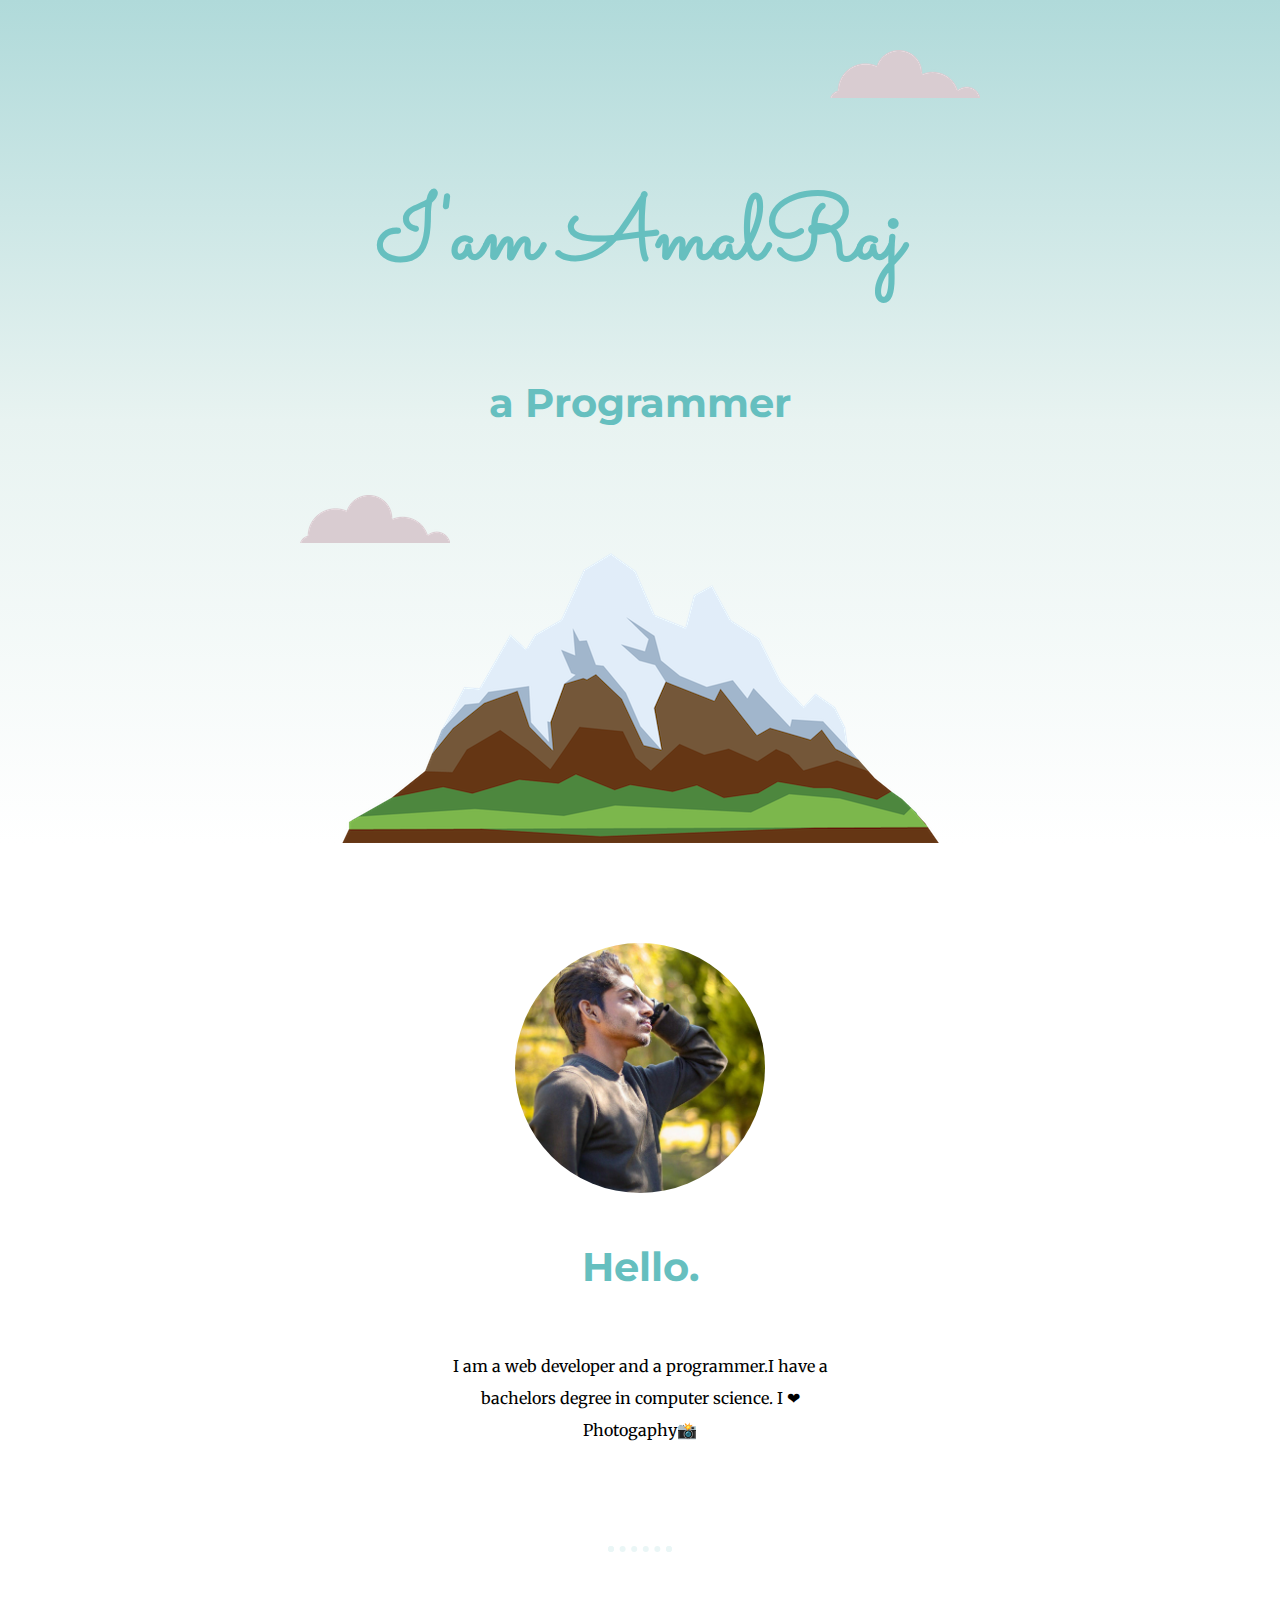
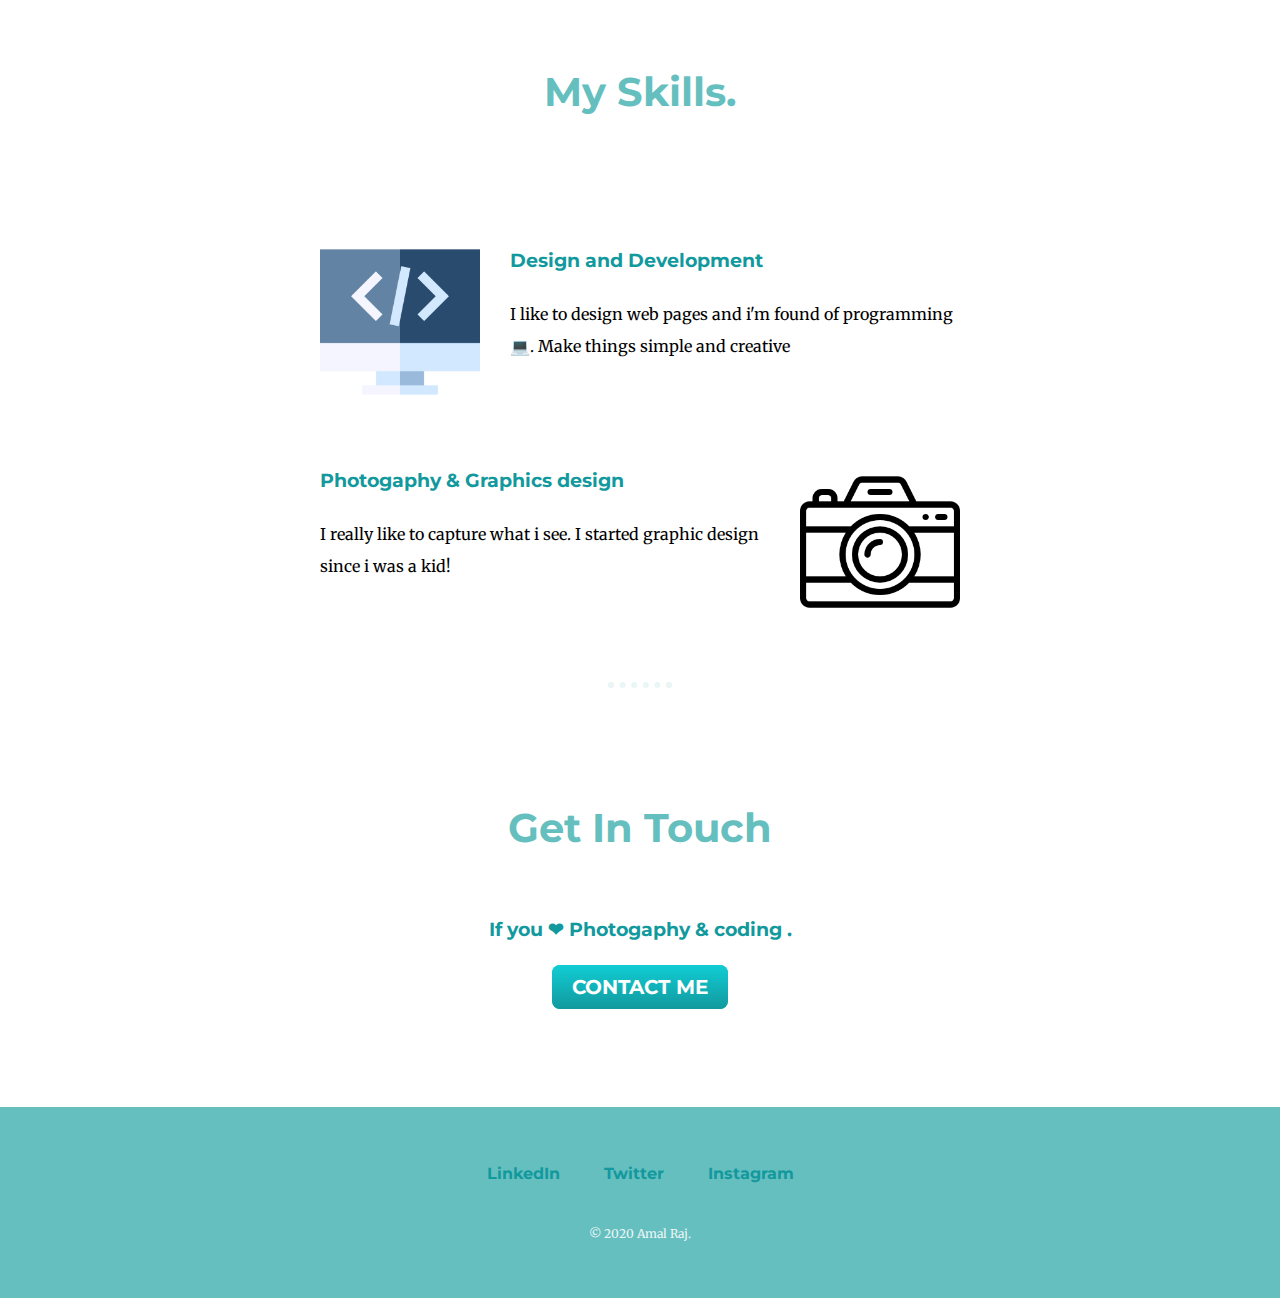
==== index.html @ c3899d17 "Add files via upload" ====
<html lang="en">
  <head>
    <meta charset="UTF-8" />
    <meta name="viewport" content="width=device-width, initial-scale=1.0" />
    <title>Amal Raj</title>
    <link rel="stylesheet" href="css/style.css" />
    <link
      href="https://fonts.googleapis.com/css2?family=Merriweather:wght@300&family=Montserrat:wght@100&family=Sacramento&display=swap"
      rel="stylesheet"
    />
    <link rel="icon" href="favicon.ico" />
  </head>
  <body>
    <div class="top_container">
      <img class="top-cloud" src="images/cloud.png" alt="cloud-img" />
      <h1>I'am  AmalRaj</h1>
      <h2>a Programmer</h2>
      <img class="bottom-cloud" src="images/cloud.png" alt="cloud-img" />

      <img src="images/mountain.png" alt="mountain-img" />
    </div>
    <div class="middle-container">
      <div class="profile">
        <img src="images/photo_2020-07-31_13-21-04.jpg" width="250px" height="250px" style="border-radius: 50%;" alt="Amal-img">
        <h2>Hello.</h2>
        <p class="intro">I am a web developer and a programmer.I have a bachelors degree in computer science. I ❤ Photogaphy📸</p>
      </div>
      <hr>
      <div class="skills">
        <h2>My Skills.</h2>
        <div class="skill-row">
          <img class="code-img" src="images/code.png" width="256px" alt="web-dev">
          <h3 class="skills-p">Design and Development</h3>
          <p class="skills-p">I like to design web pages and i'm found of programming 💻. Make things simple and creative  </p>
        </div>
        <div class="skill-row">
          <img class="photography-img" src="images/camera.png" alt="">
          <h3 class="skills-p">Photogaphy & Graphics design</h3>
          <p class="skills-p">I really like to capture what i see. I started graphic design since i was a kid!</p>
        </div>
      </div>
      <hr>
      <div class="contact-me">
        <h2>Get In Touch</h2>
        <h3>If you ❤ Photogaphy &  coding  .</h3>
            <a class="btn" href="mailto:amalrajks6@email.com">CONTACT ME</a>
      </div>
    </div>
    
    
    <div class="bottom-container">
      <a target="blank" class="footer-link" href="https://www.linkedin.com/in/amal-raj-a2a85718a/">LinkedIn</a>
      <a target="blank" class="footer-link" href="https://twitter.com/amalraj0303">Twitter</a>
      <a target="blank" class="footer-link" href="https://www.instagram.com/amal_.rj/?hl=en">Instagram</a>
      <p class="copyright">© 2020 Amal Raj.</p>
    </div>
    
  </body>
</html>
---- css/style.css ----
body{
    /* background-color: aqua; */
    line-height: 2;
    margin: 0px;
    text-align: center;
    font-family: 'Merriweather', serif;
}
.top_container{
    background-image: linear-gradient(#b0dada    , #e8f3f1, white);
    /* background-color: #e4f9f5; */
     margin-bottom: 100px;
     position: relative;
     padding-top: 100px;
}
h1{
    color: #66bfbf;
    font-size: 5.625rem;
    margin: 50px auto 0 auto;
    font-family: 'Sacramento', cursive;
    
}
h2{
    padding-bottom: 10px;
    color: #66bfbf;
    font-weight:bold;
    font-size: 2.5rem;
    font-family: 'Montserrat', sans-serif;

}
h3{
    color: #11999e;

    font-family: 'Montserrat', sans-serif;
}
.middle-container{
    /* background-color: #ebecf1; */
   
}
.bottom-container{
    background-color: #66BFBF;
    padding: 50px 0 20px;
    /* background-image: linear-gradient(white, #66BFBF  ); */
}

.bottom-cloud{
    position: absolute;
    left: 300px;
    bottom: 300px;
}
.top-cloud{
    position: absolute;
    right:  300px;
    top: 50px;
}
.skill-row{
    width: 50%;
    margin: 100px auto 100px auto;
    text-align: left;
}
a{
    color: #11999e;
    font-family: 'Montserrat', sans-serif;
    font-weight: bold;
    margin: 10px 20px;
    text-decoration: none;
}
a:hover{
    color: #eaf6f6;
}
h1:hover{
    text-decoration: ;
}

.code-img{
    float: left;
    margin-right: 30px;
    width: 25%;
}
.photography-img{
    float: right;
    margin-left: 30px;
    width: 25%;
}
hr{
    border: dotted #EAF6F6
    6px;
    border-bottom: none;
    width: 4%;
    margin: 100 auto;
}
.intro{
    width: 30%;
    margin: auto;
}
.contact-me{
    margin-bottom: 100px;
}
.btn {
    background: #11CDD4;
    background-image: -webkit-linear-gradient(top, #11CDD4, #11999E);
    background-image: -moz-linear-gradient(top, #11CDD4, #11999E);
    background-image: -ms-linear-gradient(top, #11CDD4, #11999E);
    background-image: -o-linear-gradient(top, #11CDD4, #11999E);
    background-image: linear-gradient(to bottom, #11CDD4, #11999E);
    -webkit-border-radius: 8;
    -moz-border-radius: 8;
    border-radius: 8px;
    font-family: 'Montserrat', sans-serif;
    font-weight: bold;
    color: #ffffff;
    font-size: 20px;
    padding: 10px 20px 10px 20px;
    text-decoration: none;
  }
  
  .btn:hover {
    background: #30e3cd;
    background-image: -webkit-linear-gradient(top, #30e3cd, #2bc48d);
    background-image: -moz-linear-gradient(top, #30e3cd, #2bc48d);
    background-image: -ms-linear-gradient(top, #30e3cd, #2bc48d);
    background-image: -o-linear-gradient(top, #30e3cd, #2bc48d);
    background-image: linear-gradient(to bottom, #30e3cd, #2bc48d);
    text-decoration: none;
  }
  .copyright{
      color: #eaf6f6;
      font-size: 0.75rem;
      padding:20px 0;
  }
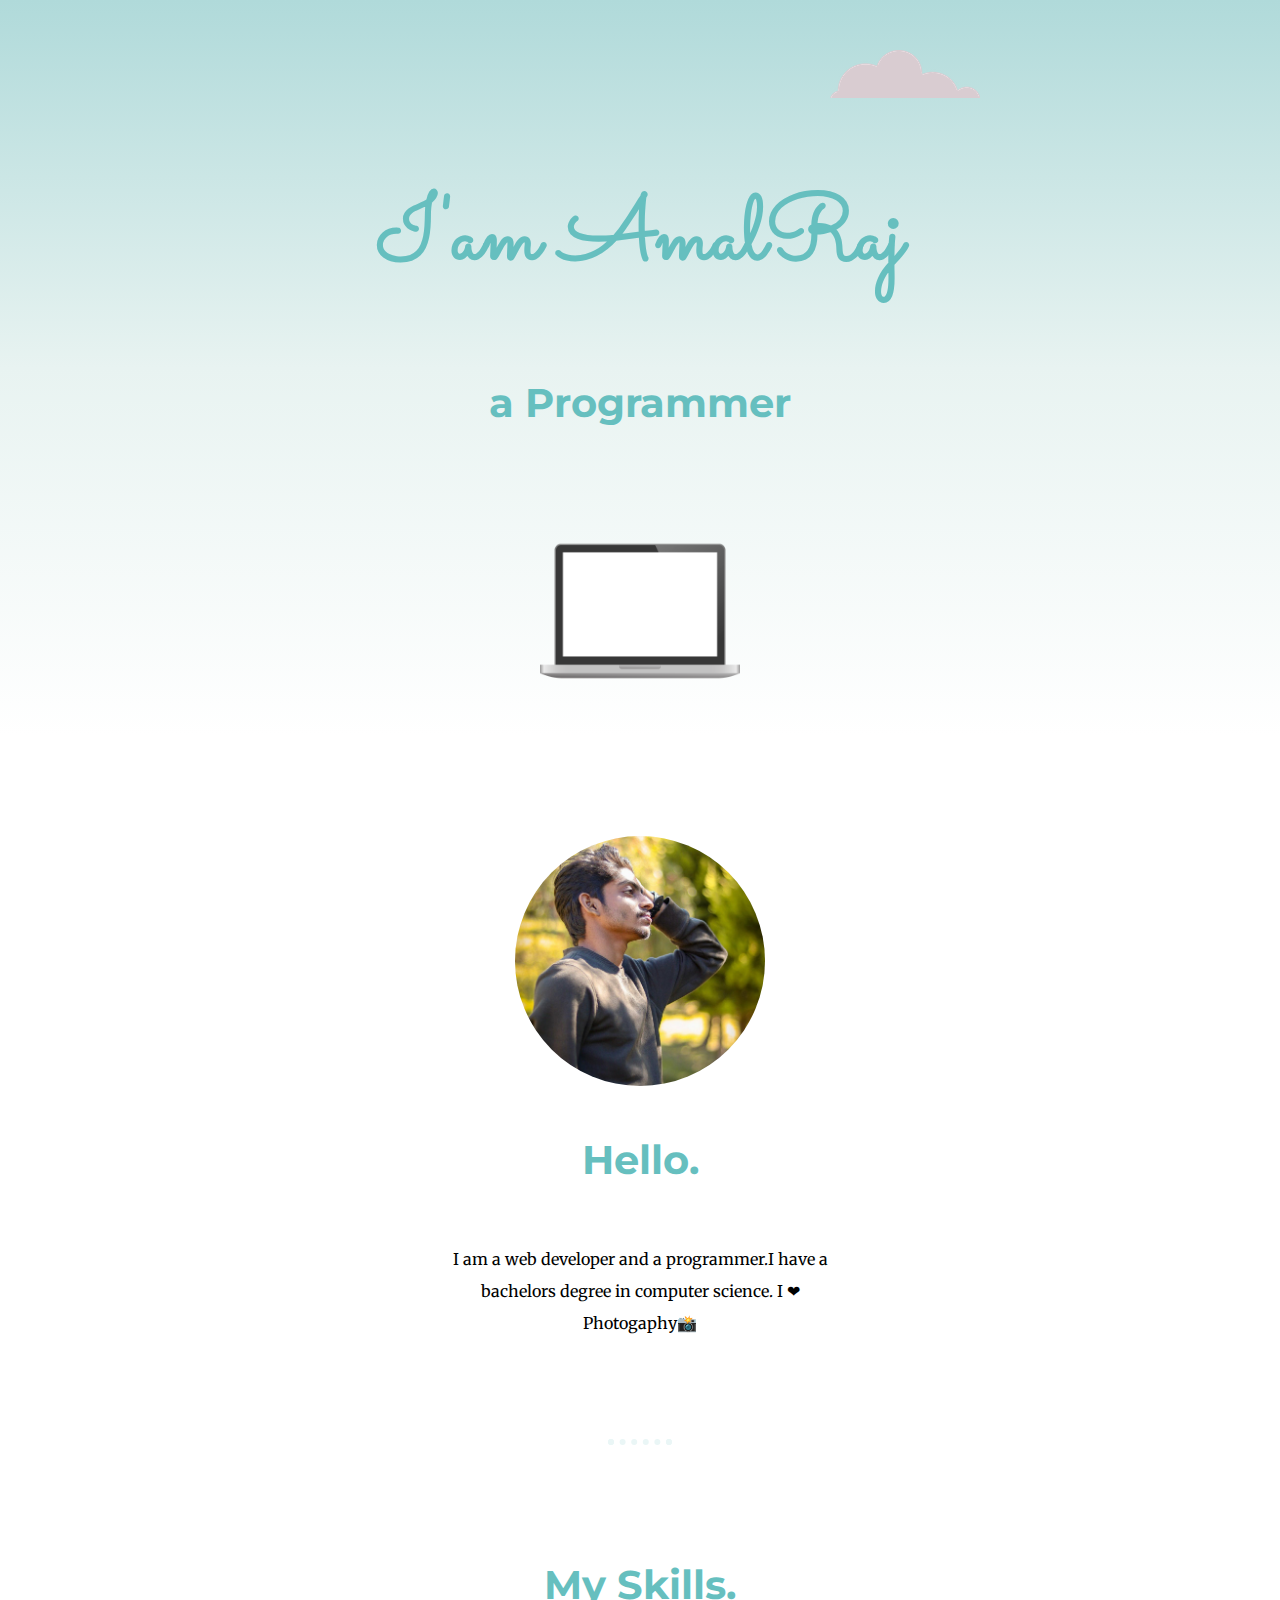
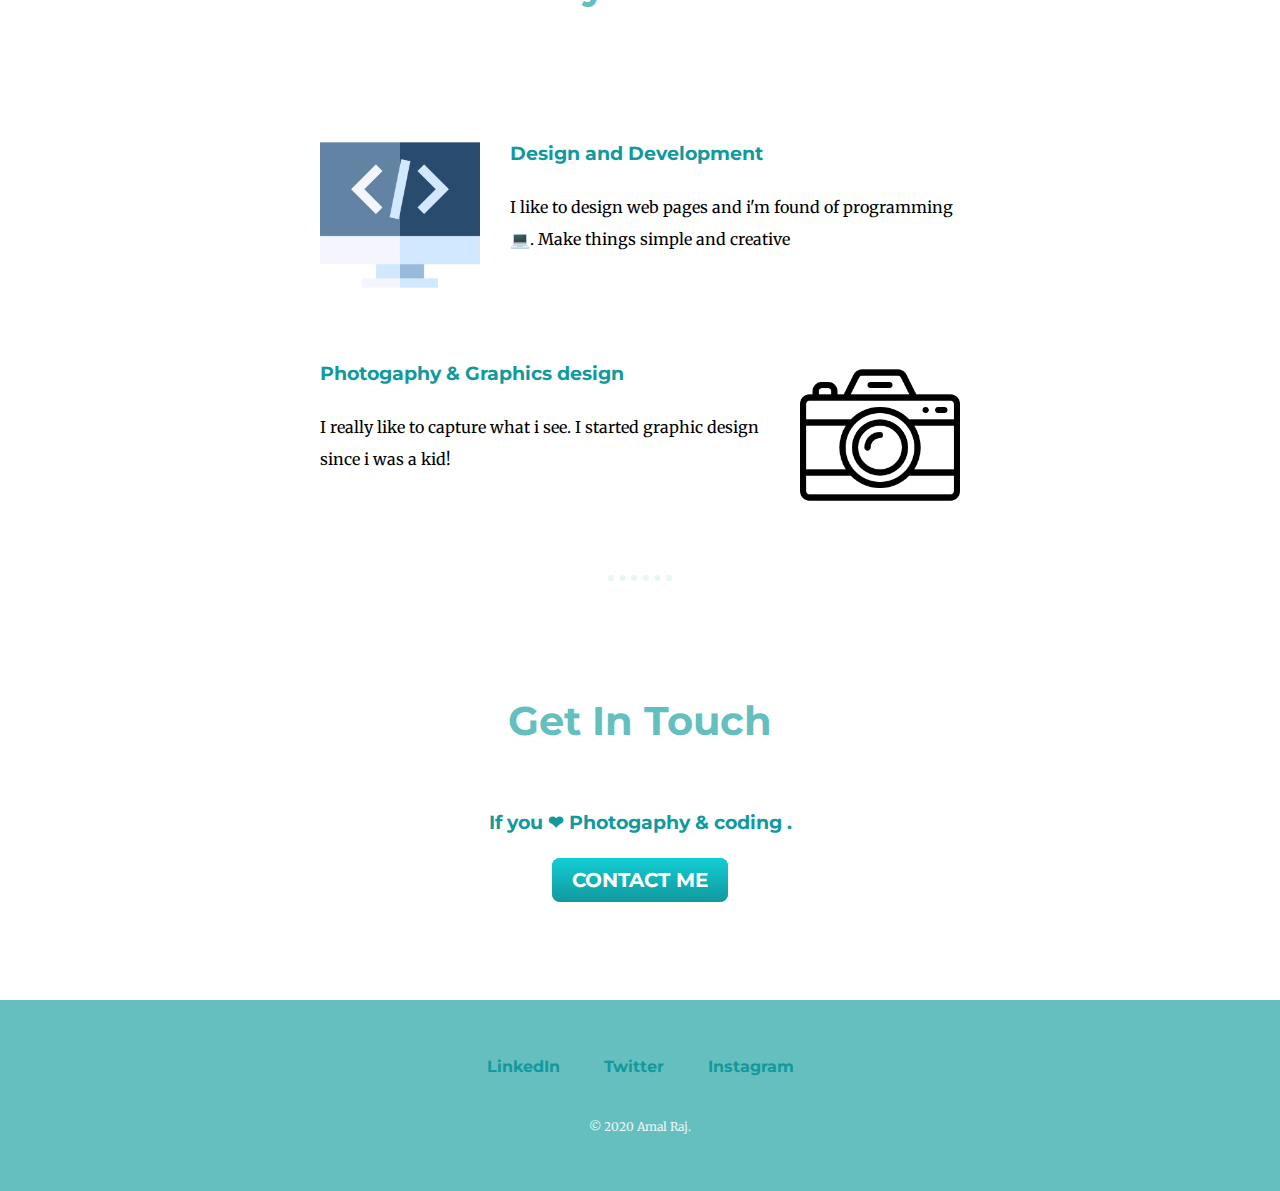
==== commit 9ed0a21e: "Add files via upload" ====
--- a/index.html
+++ b/index.html
@@ -12,12 +12,12 @@
   </head>
   <body>
     <div class="top_container">
-      <img class="top-cloud" src="images/cloud.png" alt="cloud-img" />
+      <img class="top-cloud" src="images/cloud.png" width="device-width" alt="cloud-img" />
       <h1>I'am  AmalRaj</h1>
       <h2>a Programmer</h2>
-      <img class="bottom-cloud" src="images/cloud.png" alt="cloud-img" />
+      <!-- <img class="bottom-cloud" src="images/cloud.png" alt="cloud-img" /> -->
 
-      <img src="images/mountain.png" alt="mountain-img" />
+      <img class="lap" style="width: 250px;" src="images/—Pngtree—laptop modern frameless with blank_5566734.png" alt="mountain-img" />
     </div>
     <div class="middle-container">
       <div class="profile">
--- a/css/style.css
+++ b/css/style.css
@@ -126,4 +126,11 @@
       color: #eaf6f6;
       font-size: 0.75rem;
       padding:20px 0;
-  }+  }
+
+
+  .lap img{
+      width: 300px;
+      height: 100px;
+  }
+  